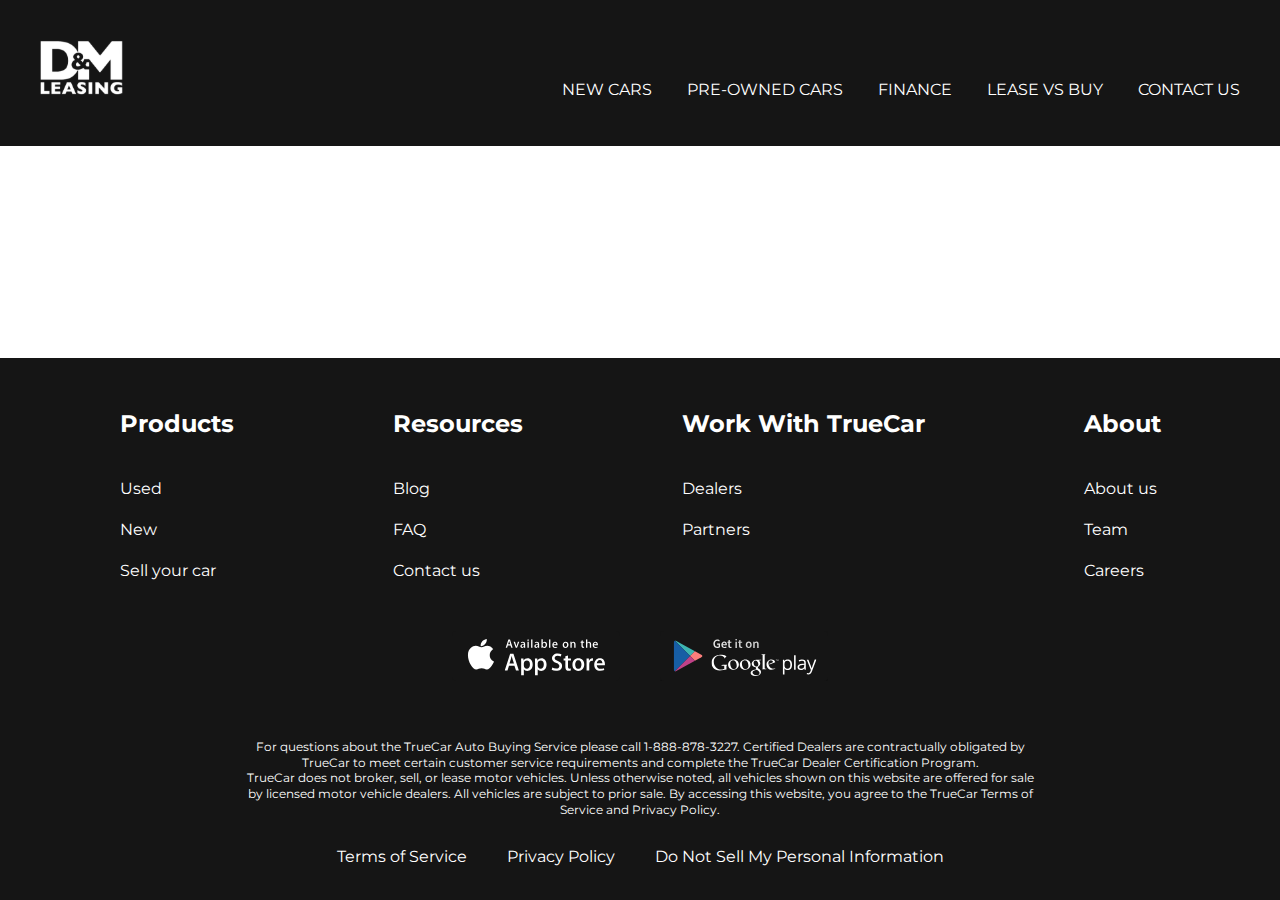
==== contacts.html @ 3bf2e4ad "slider start work" ====
<!DOCTYPE html>
<html lang="en">
  <head>
    <meta charset="UTF-8" />
    <meta name="viewport" content="width=device-width, initial-scale=1.0" />
    <meta http-equiv="X-UA-Compatible" content="ie=edge" />
    <title>mio_folio_1</title>
    <link rel="preconnect" href="https://fonts.googleapis.com" />
    <link rel="preconnect" href="https://fonts.gstatic.com" crossorigin />
    <link
      href="https://fonts.googleapis.com/css2?family=Inter:wght@400;700&family=Montserrat:wght@400;700&display=swap"
      rel="stylesheet"
    />
    <link rel="stylesheet" href="css/reset.css" />
    <link rel="stylesheet" href="css/style.css" />
  </head>
  <body>
    <div class="wrapper">
      <header class="header">
        <div class="container">
          <div class="header__inner">
            <a href="#" class="logo">
              <img src="images/logo.svg" alt="" class="logo__img" />
            </a>
            <nav class="menu">
              <ul class="menu__list">
                <li class="menu__list-item">
                  <a href="#" class="menu__list-link">NEW CARS</a>
                </li>
                <li class="menu__list-item">
                  <a href="#" class="menu__list-link">PRE-OWNED CARS</a>
                </li>
                <li class="menu__list-item">
                  <a href="#" class="menu__list-link">FINANCE</a>
                </li>
                <li class="menu__list-item">
                  <a href="#" class="menu__list-link">LEASE VS BUY</a>
                </li>
                <li class="menu__list-item">
                  <a href="#" class="menu__list-link">CONTACT US</a>
                </li>
              </ul>
            </nav>
          </div>
        </div>
      </header>

      <main class="main"></main>

      <footer class="footer">
        <div class="container">
          <nav class="footer__menu">
            <ul class="footer__menu-list">
              <li class="footer__menu-item">
                <p href="#" class="footer__menu-title">Products</p>
              </li>
              <li class="footer__menu-item">
                <a href="#" class="footer__menu-link">Used</a>
              </li>
              <li class="footer__menu-item">
                <a href="#" class="footer__menu-link">New</a>
              </li>
              <li class="footer__menu-item">
                <a href="#" class="footer__menu-link">Sell your car</a>
              </li>
            </ul>
            <ul class="footer__menu-list">
              <li class="footer__menu-item">
                <p href="#" class="footer__menu-title">Resources</p>
              </li>
              <li class="footer__menu-item">
                <a href="#" class="footer__menu-link">Blog</a>
              </li>
              <li class="footer__menu-item">
                <a href="#" class="footer__menu-link">FAQ</a>
              </li>
              <li class="footer__menu-item">
                <a href="#" class="footer__menu-link">Contact us</a>
              </li>
            </ul>
            <ul class="footer__menu-list">
              <li class="footer__menu-item">
                <p href="#" class="footer__menu-title">Work With TrueCar</p>
              </li>
              <li class="footer__menu-item">
                <a href="#" class="footer__menu-link">Dealers</a>
              </li>
              <li class="footer__menu-item">
                <a href="#" class="footer__menu-link">Partners</a>
              </li>
            </ul>
            <ul class="footer__menu-list">
              <li class="footer__menu-item">
                <p href="#" class="footer__menu-title">About</p>
              </li>
              <li class="footer__menu-item">
                <a href="#" class="footer__menu-link">About us</a>
              </li>
              <li class="footer__menu-item">
                <a href="#" class="footer__menu-link">Team</a>
              </li>
              <li class="footer__menu-item">
                <a href="#" class="footer__menu-link">Careers</a>
              </li>
            </ul>
          </nav>
          <ul class="app">
            <li class="app__item">
              <a href="#" class="app__item-link"
                ><img src="images/appstore.svg" alt="" class="app__item-img"
              /></a>
            </li>
            <li class="app__item">
              <a href="#" class="app__item-link"
                ><img src="images/googleplay.svg" alt="" class="app__item-img"
              /></a>
            </li>
          </ul>
          <div class="footer__copy">
            <p class="footer__copy-text">
              For questions about the TrueCar Auto Buying Service please call
              1-888-878-3227. Certified Dealers are contractually obligated by
              TrueCar to meet certain customer service requirements and complete
              the TrueCar Dealer Certification Program.
            </p>
            <p class="footer__copy-text">
              TrueCar does not broker, sell, or lease motor vehicles. Unless
              otherwise noted, all vehicles shown on this website are offered
              for sale by licensed motor vehicle dealers. All vehicles are
              subject to prior sale. By accessing this website, you agree to the
              TrueCar Terms of Service and Privacy Policy.
            </p>
          </div>
          <nav class="copy__nav">
            <ul class="copy__nav-list">
              <li class="copy__nav-item">
                <a href="#" class="copy__nav-link">Terms of Service</a>
              </li>
              <li class="copy__nav-item">
                <a href="#" class="copy__nav-link">Privacy Policy</a>
              </li>
              <li class="copy__nav-item">
                <a href="#" class="copy__nav-link">
                  Do Not Sell My Personal Information
                </a>
              </li>
            </ul>
          </nav>
        </div>
      </footer>
    </div>

    <script src="js/main.js"></script>
  </body>
</html>
---- css/style.css ----
/* all settings start */

html {
  box-sizing: border-box;
}

*,
*::after,
*::before {
  box-sizing: inherit;
  margin: 0;
  padding: 0;
}

html,
body {
  height: 100%;
}

ul {
  list-style: none;
}

a {
  text-decoration: none;
  color: inherit;
}

.wrapper {
  min-height: 100%;
  display: flex;
  flex-direction: column;
}

.container {
  /* background-color: blanchedalmond; */
  max-width: 1220px;
  margin: 0 auto;
  padding: 0 10px;
}

body {
  font-family: "Inter", sans-serif;
  font-family: "Montserrat", sans-serif;
  font-size: 16px;
  font-weight: 400;
  line-height: 1.3;
}

.header {
  background-color: #151515;
}

/* all settings end */

/* header start */

.header-main {
  background-color: transparent;
}

.header__inner {
  padding-top: 40px;
  padding-bottom: 45px;
  display: flex;
  justify-content: space-between;
  align-items: flex-end;
}

.menu__list {
  display: flex;
  gap: 35px;
}

.menu__list-link {
  color: white;
  text-transform: uppercase;
}

/* header end */

/* footer start */

.footer {
  background-color: #151515;
  padding: 50px 0 32px;
  color: #fff;
}

.footer__menu {
  display: flex;
  justify-content: space-around;
  margin-bottom: 50px;
}

.footer__menu-list {
  max-width: 250px;
}

.footer__menu-title {
  font-size: 24px;
  font-weight: 700;
  padding-bottom: 20px;
}

.footer__menu-item + .footer__menu-item {
  padding-top: 20px;
}

.app {
  display: flex;
  justify-content: center;
  gap: 40px;
  margin-bottom: 52px;
}

.footer__copy {
  max-width: 800px;
  margin: 0 auto 30px;
  text-align: center;
  font-size: 12px;
}

.copy__nav-list {
  display: flex;
  justify-content: center;
  gap: 40px;
}

/* footer end */

/* main start */

.main {
  flex-grow: 1;
}

.top {
  color: #fff;
  text-align: center;
  padding-top: 105px;
  padding-bottom: 50px;
}

.title {
  padding-bottom: 40px;
  font-size: 96px;
  font-weight: 700;
}

.top__link {
  background-color: #151515;
  padding: 23px;
  max-width: 430px;
  width: 100%;
  display: inline-block;
  text-transform: uppercase;
  font-size: 36px;
  font-weight: 700;
}

/* main end */
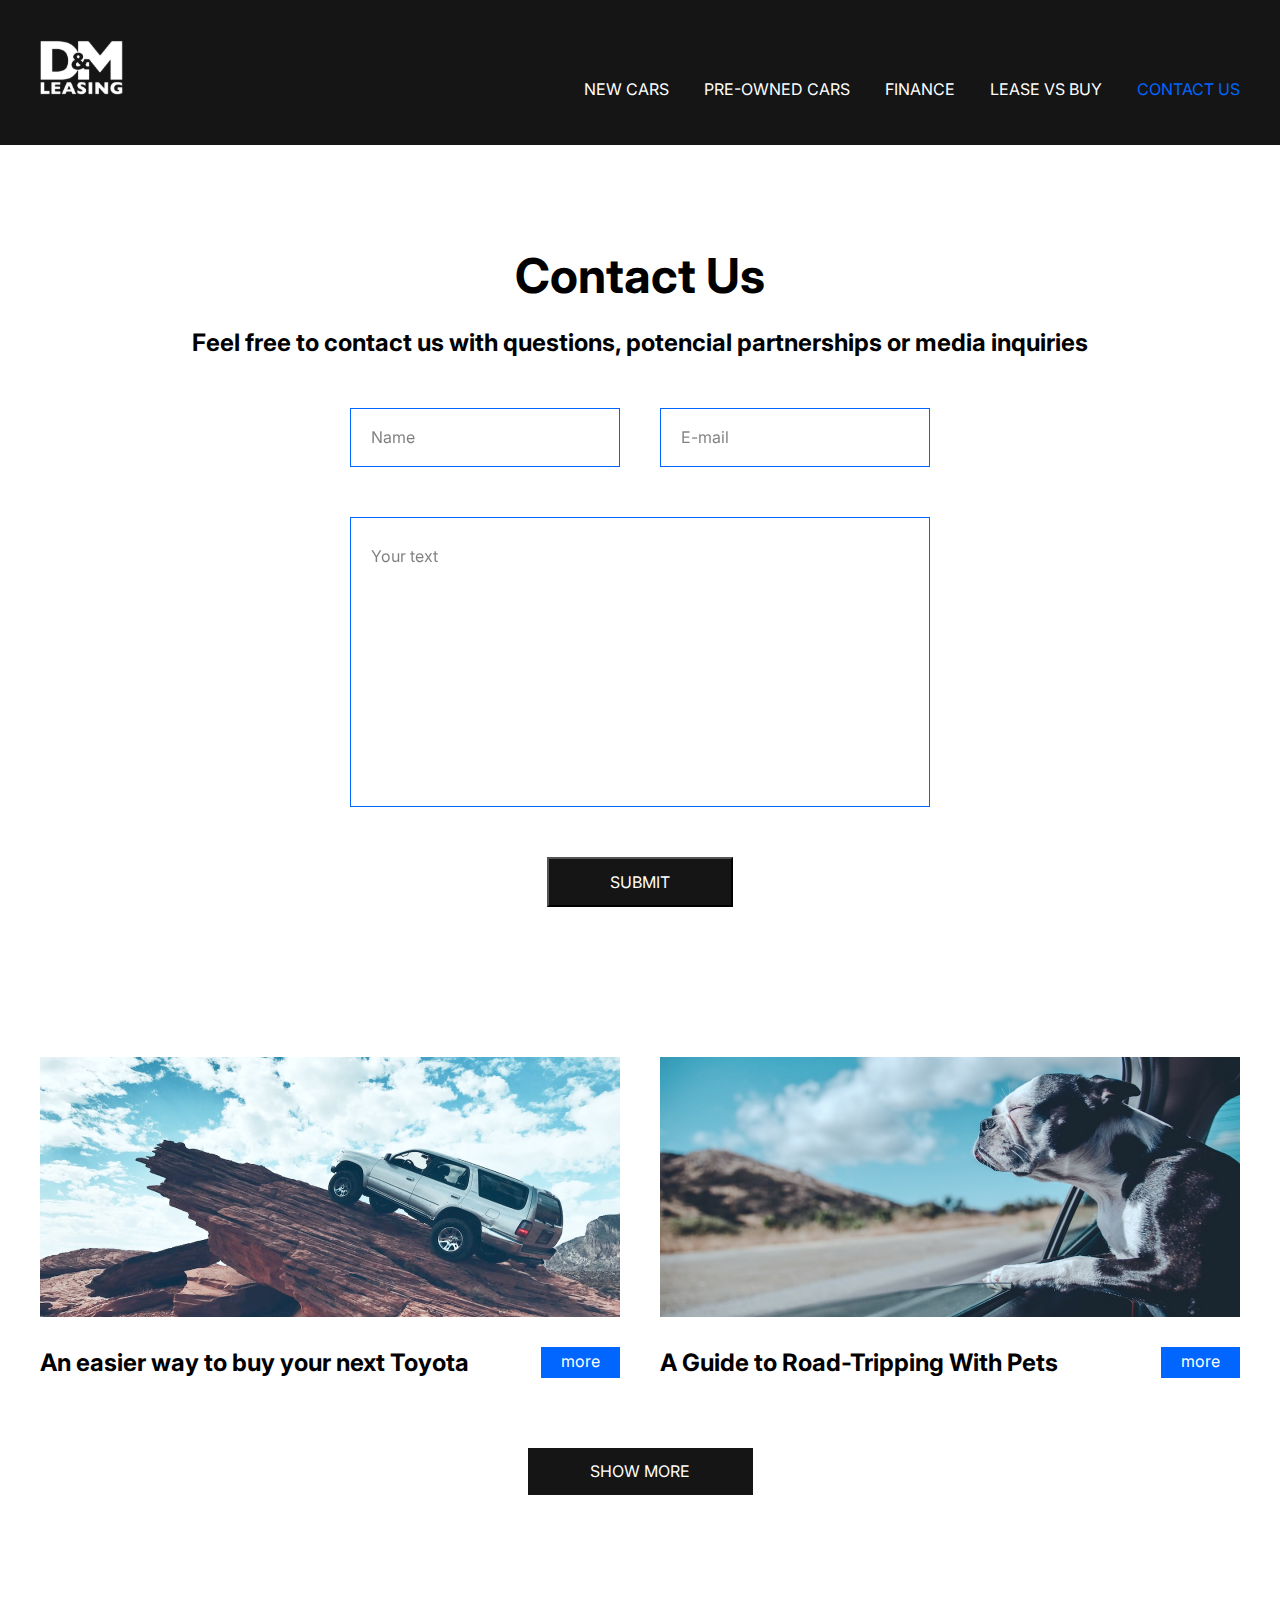
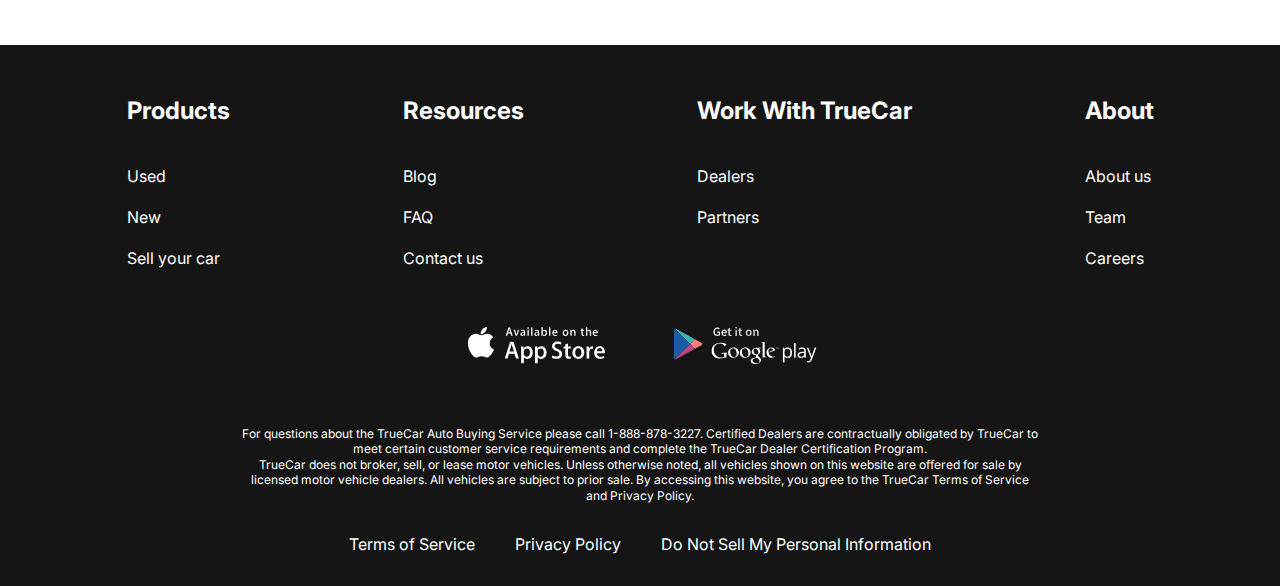
==== commit 8d339fb1: "contacts pages fin" ====
--- a/contacts.html
+++ b/contacts.html
@@ -19,13 +19,13 @@
       <header class="header">
         <div class="container">
           <div class="header__inner">
-            <a href="#" class="logo">
+            <a href="index.html" class="logo">
               <img src="images/logo.svg" alt="" class="logo__img" />
             </a>
             <nav class="menu">
               <ul class="menu__list">
                 <li class="menu__list-item">
-                  <a href="#" class="menu__list-link">NEW CARS</a>
+                  <a href="new-cars.html" class="menu__list-link">NEW CARS</a>
                 </li>
                 <li class="menu__list-item">
                   <a href="#" class="menu__list-link">PRE-OWNED CARS</a>
@@ -37,7 +37,7 @@
                   <a href="#" class="menu__list-link">LEASE VS BUY</a>
                 </li>
                 <li class="menu__list-item">
-                  <a href="#" class="menu__list-link">CONTACT US</a>
+                  <a href="contacts.html" class="menu__list-link menu__list-link--active">CONTACT US</a>
                 </li>
               </ul>
             </nav>
@@ -45,7 +45,48 @@
         </div>
       </header>
 
-      <main class="main"></main>
+      <main class="main">
+        <section class="contacts">
+          <div class="container">
+            <h2 class="section-title contacts__title">Contact Us</h2>
+            <p class="contacts__text">
+              Feel free to contact us with questions, potencial partnerships or
+              media inquiries
+            </p>
+            <form action="#" class="form">
+              <input type="text" class="form__input" placeholder="Name" />
+              <input type="email" class="form__input" placeholder="E-mail" />
+              <textarea
+                class="form__textarea"
+                placeholder="Your text"
+              ></textarea>
+              <button class="form__btn" type="submit">SUBMIT</button>
+            </form>
+          </div>
+        </section>
+
+        <section class="blog">
+          <div class="container">
+            <div class="blog__items">
+              <div class="blog__item">
+                <img src="images/blog-1.jpg" alt="" class="blog__item-img" />
+                <h4 class="blog__item-title">
+                  An easier way to buy your next Toyota
+                </h4>
+                <a href="#" class="blog__item-link">more</a>
+              </div>
+              <div class="blog__item">
+                <img src="images/blog-2.jpg" alt="" class="blog__item-img" />
+                <h4 class="blog__item-title">
+                  A Guide to Road-Tripping With Pets
+                </h4>
+                <a href="#" class="blog__item-link">more</a>
+              </div>
+            </div>
+            <a href="#" class="show-link">SHOW MORE</a>
+          </div>
+        </section>
+      </main>
 
       <footer class="footer">
         <div class="container">
--- a/css/style.css
+++ b/css/style.css
@@ -26,6 +26,13 @@
   color: inherit;
 }
 
+.section-title {
+  margin-bottom: 50px;
+  font-size: 48px;
+  font-weight: 700;
+  text-align: center;
+}
+
 .wrapper {
   min-height: 100%;
   display: flex;
@@ -33,7 +40,6 @@
 }
 
 .container {
-  /* background-color: blanchedalmond; */
   max-width: 1220px;
   margin: 0 auto;
   padding: 0 10px;
@@ -41,7 +47,6 @@
 
 body {
   font-family: "Inter", sans-serif;
-  font-family: "Montserrat", sans-serif;
   font-size: 16px;
   font-weight: 400;
   line-height: 1.3;
@@ -57,6 +62,10 @@
 
 .header-main {
   background-color: transparent;
+  position: absolute;
+  z-index: 10;
+  left: 0;
+  right: 0;
 }
 
 .header__inner {
@@ -77,6 +86,10 @@
   text-transform: uppercase;
 }
 
+.menu__list-link--active {
+  color: #06F;
+}
+
 /* header end */
 
 /* footer start */
@@ -138,8 +151,12 @@
 .top {
   color: #fff;
   text-align: center;
-  padding-top: 105px;
+  padding-top: 250px;
   padding-bottom: 50px;
+  position: absolute;
+  z-index: 5;
+  left: 0;
+  right: 0;
 }
 
 .title {
@@ -159,4 +176,278 @@
   font-weight: 700;
 }
 
+.swiper::after {
+  content: "";
+  background: rgba(21, 21, 21, 0.3);
+  position: absolute;
+  z-index: 5;
+  left: 0;
+  right: 0;
+  top: 0;
+  bottom: 0;
+}
+
+.swiper-slide {
+  background-repeat: no-repeat;
+  background-size: cover;
+  background-position: center;
+  height: 100vh;
+}
+
+.swiper-pagination-bullet {
+  width: 120px;
+  height: 3px;
+  background-color: #151515;
+  border-radius: 0;
+  opacity: 1;
+  margin: 0 15px !important;
+  bottom: 50px !important;
+}
+
+.swiper-pagination-bullet-active {
+  height: 6px;
+  background-color: #fff;
+  border-radius: 0;
+}
+
+.swiper-pagination-bullets.swiper-pagination-horizontal {
+  bottom: var(--swiper-pagination-bottom, 50px);
+}
+
+.why-lease {
+  padding: 150px 0;
+}
+
+.why-lease__list {
+  display: grid;
+  grid-template-columns: repeat(4, 1fr);
+  gap: 40px;
+  text-align: center;
+}
+
+.why-lease__item-img {
+  margin-bottom: 30px;
+}
+
+.why-lease__item-title {
+  margin-bottom: 30px;
+  font-size: 24px;
+  font-weight: 700;
+}
+
+.why-lease__item-text {
+  text-align: left;
+}
+
+.how-does {
+  padding-bottom: 150px;
+}
+
+.how-does__inner {
+  max-width: 600px;
+  margin: 0 auto;
+}
+
+.how-does__title {
+  font-size: 24px;
+  font-weight: 700;
+  padding-top: 50px;
+}
+
+.how-does__list {
+  padding: 50px 0 70px;
+  counter-reset: myCounter;
+}
+
+.how-does__item {
+  list-style-type: none;
+  width: 270px;
+  position: relative;
+  margin-left: auto;
+  padding: 19px 0 19px 240px;
+  box-sizing: content-box;
+  min-height: 63px;
+}
+
+.how-does__item + .how-does__item {
+  margin-top: 40px;
+}
+
+.how-does__item::before {
+  counter-increment: myCounter;
+  content: counter(myCounter);
+  display: flex;
+  justify-content: center;
+  align-items: center;
+  font-size: 48px;
+  font-weight: 700;
+  background-color: #06f;
+  width: 100px;
+  height: 100px;
+  border-radius: 50%;
+  color: #fff;
+  position: absolute;
+  left: 0;
+  top: 0;
+}
+
+.video {
+  padding-bottom: 150px;
+}
+
+.video__title {
+  margin-bottom: 20px;
+}
+
+.video__text {
+  font-size: 24px;
+  font-weight: 700;
+  margin-bottom: 50px;
+  text-align: center;
+}
+
+.video__content {
+  margin: 0 auto;
+  display: block;
+}
+
+.important {
+  padding-bottom: 150px;
+}
+
+.important__title {
+  margin-bottom: 20px;
+}
+
+.important__text {
+  max-width: 580px;
+  margin: 0 auto 50px;
+}
+
+.important__list {
+  display: grid;
+  grid-template-columns: repeat(4, 1fr);
+}
+
+.important__item-img {
+  margin-bottom: 20px;
+}
+
+.contacts {
+  padding: 100px 0 150px;
+}
+
+.contacts__title {
+  margin-bottom: 20px;
+}
+
+.contacts__text {
+  text-align: center;
+  font-weight: 700;
+  font-size: 24px;
+  margin-bottom: 50px;
+  padding: 0 100px;
+}
+
+form {
+  max-width: 580px;
+  margin: 0 auto;
+  display: flex;
+  justify-content: space-between;
+  flex-wrap: wrap;
+}
+
+.form__textarea {
+  width: 100%;
+  resize: none;
+  padding: 28px 20px;
+  height: 290px;
+  border: 1px solid #06f;
+  margin-bottom: 50px;
+  font-family: "Inter", sans-serif;
+  font-size: 16px;
+  font-weight: 400;
+  line-height: 1.3;
+  color: #000;
+}
+
+.form__input {
+  width: 270px;
+  padding: 18px 20px;
+  display: inline-block;
+  border: 1px solid #06f;
+  margin-bottom: 50px;
+  font-family: "Inter", sans-serif;
+  font-size: 16px;
+  font-weight: 400;
+  line-height: 1.3;
+  color: #000;
+}
+
+.form__input::placeholder,
+.form__textarea::placeholder {
+  font-family: "Inter", sans-serif;
+  font-size: 16px;
+  font-weight: 400;
+  line-height: 1.3;
+  color: #000;
+  opacity: 0.5;
+}
+
+.form__btn {
+  text-transform: uppercase;
+  color: #fff;
+  background-color: #151515;
+  font-family: "Inter", sans-serif;
+  font-size: 16px;
+  font-weight: 400;
+  padding: 13px 61px;
+  margin: 0 auto;
+}
+
+.blog {
+  padding-bottom: 150px;
+}
+
+.blog__items {
+  display: grid;
+  grid-template-columns: repeat(2, 1fr);
+  gap: 40px;
+}
+
+.blog__item {
+  display: flex;
+  justify-content: space-between;
+  flex-wrap: wrap;
+  margin-bottom: 70px;
+}
+
+.blog__item-img {
+  margin-bottom: 30px;
+  width: 100%;
+}
+
+.blog__item-title {
+  flex-basis: 446px;
+  font-size: 24px;
+  font-weight: 700;
+}
+
+.blog__item-link {
+  color: #fff;
+  background-color: #06F;
+  padding: 4px 20px;
+}
+
+.show-link {
+  text-transform: uppercase;
+  background-color: #151515;
+  padding: 13px;
+  color: #fff;
+  width: 225px;
+  margin: 0 auto;
+  text-align: center;
+  display: block;
+}
+
 /* main end */
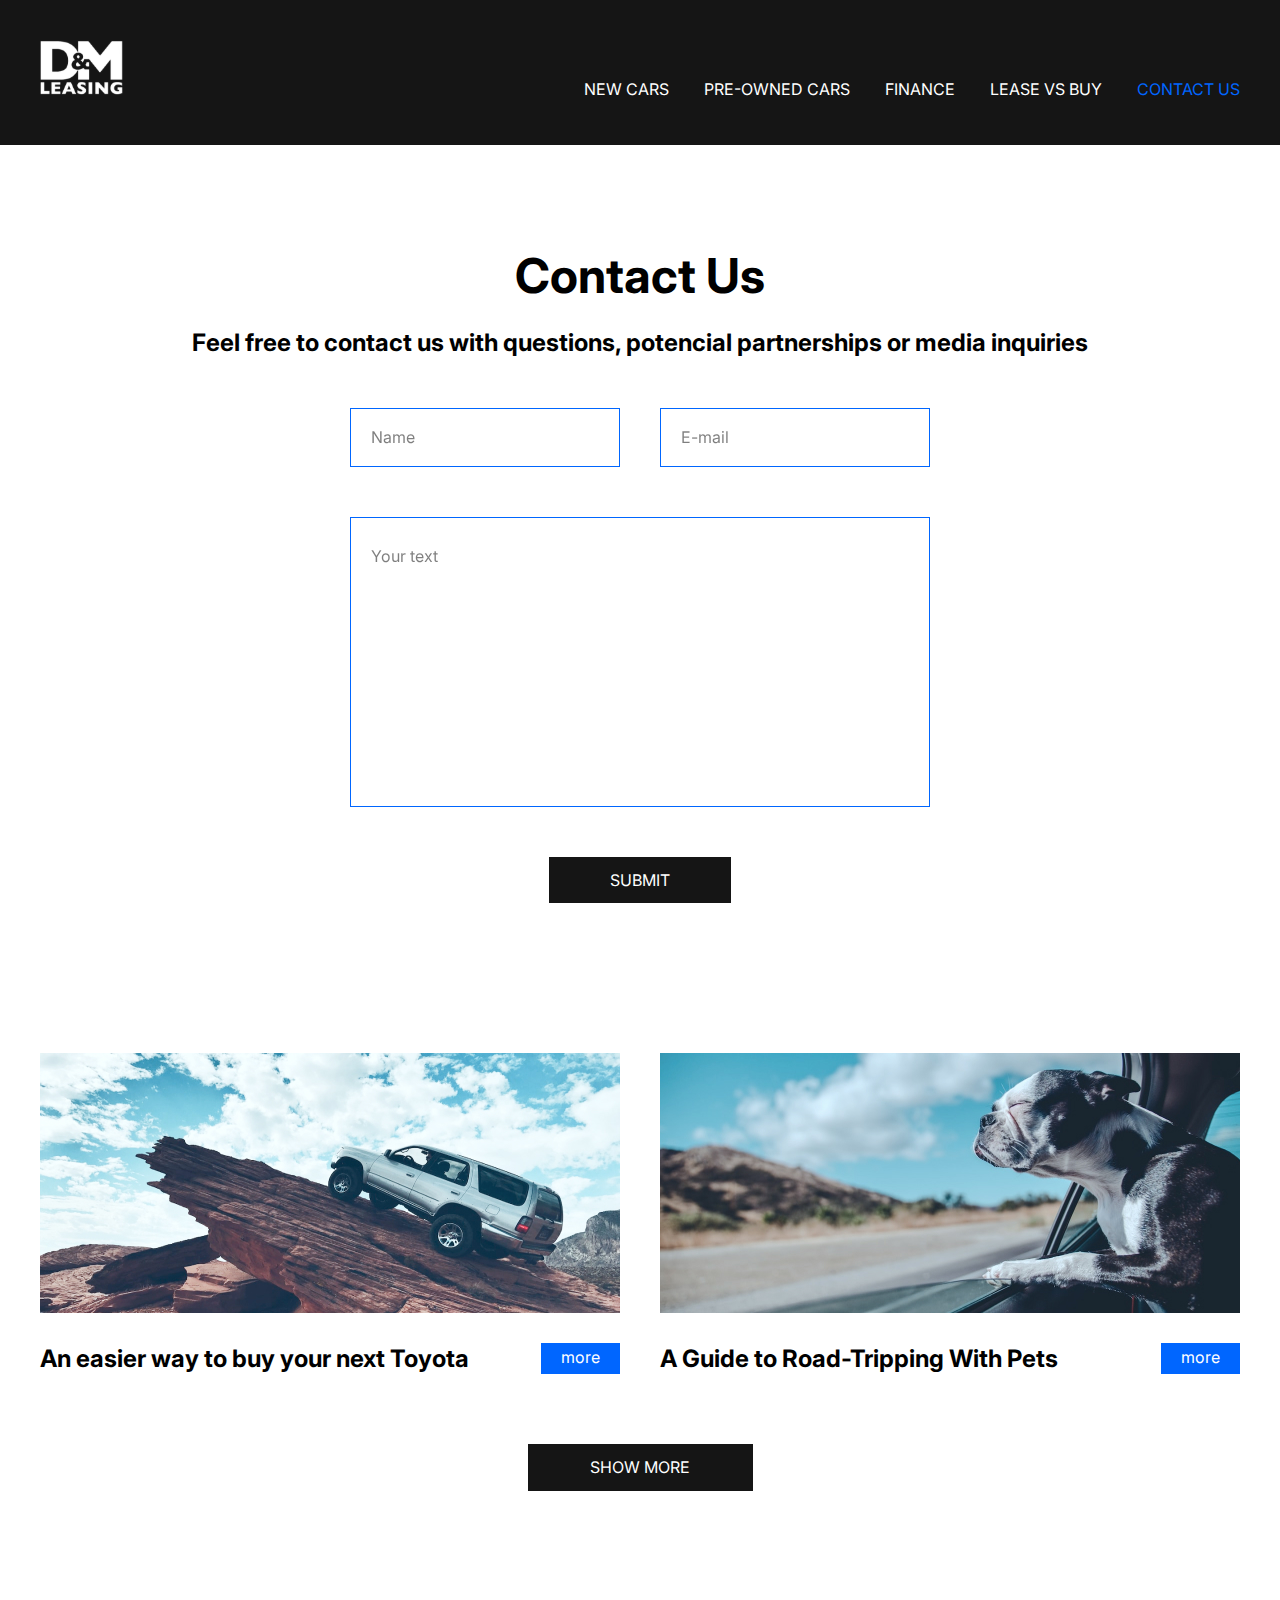
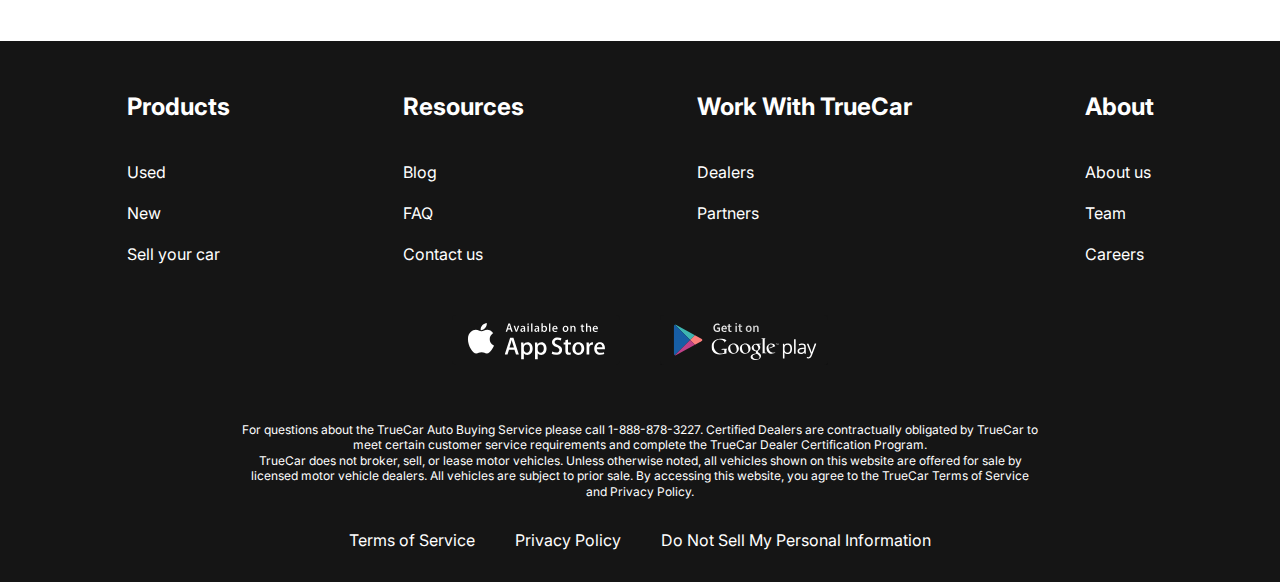
==== commit 42cbfc2f: "adaptive fin" ====
--- a/contacts.html
+++ b/contacts.html
@@ -23,6 +23,11 @@
               <img src="images/logo.svg" alt="" class="logo__img" />
             </a>
             <nav class="menu">
+              <button class="menu__btn">
+                <span></span>
+                <span></span>
+                <span></span>
+              </button>
               <ul class="menu__list">
                 <li class="menu__list-item">
                   <a href="new-cars.html" class="menu__list-link">NEW CARS</a>
@@ -37,7 +42,11 @@
                   <a href="#" class="menu__list-link">LEASE VS BUY</a>
                 </li>
                 <li class="menu__list-item">
-                  <a href="contacts.html" class="menu__list-link menu__list-link--active">CONTACT US</a>
+                  <a
+                    href="contacts.html"
+                    class="menu__list-link menu__list-link--active"
+                    >CONTACT US</a
+                  >
                 </li>
               </ul>
             </nav>
--- a/css/style.css
+++ b/css/style.css
@@ -87,7 +87,7 @@
 }
 
 .menu__list-link--active {
-  color: #06F;
+  color: #06f;
 }
 
 /* header end */
@@ -403,6 +403,7 @@
   font-weight: 400;
   padding: 13px 61px;
   margin: 0 auto;
+  border: none;
 }
 
 .blog {
@@ -435,7 +436,7 @@
 
 .blog__item-link {
   color: #fff;
-  background-color: #06F;
+  background-color: #06f;
   padding: 4px 20px;
 }
 
@@ -450,4 +451,289 @@
   display: block;
 }
 
+.choose {
+  padding: 100px 0 150px;
+}
+
+.tabs {
+  margin-bottom: 70px;
+}
+
+.tabs__btn {
+  padding: 0 150px 100px;
+  display: flex;
+  justify-content: space-between;
+  gap: 80px;
+}
+
+.tabs__btn-item {
+  font-size: 24px;
+  font-weight: 700;
+  cursor: pointer;
+  border: none;
+  background-color: transparent;
+  padding: 0;
+}
+
+.tabs__btn-item--active {
+  color: #06f;
+}
+
+.tabs__content-item {
+  display: none;
+  grid-template-columns: repeat(4, 1fr);
+  gap: 100px 40px;
+}
+
+.tabs__content-item.tabs__content-item--active {
+  display: grid;
+}
+
+.card {
+  text-align: center;
+}
+
+.card__img {
+  display: block;
+  width: 100%;
+}
+
+.card__content {
+  padding: 0 5px;
+  border: 1px solid #06f;
+  border-top: 0;
+}
+
+.card__title {
+  padding-top: 20px;
+  font-size: 24px;
+  font-weight: 700;
+  margin-bottom: 20px;
+}
+
+.card__text {
+  margin-bottom: 20px;
+}
+
+.card__price {
+  font-weight: 700;
+  margin-bottom: 20px;
+  font-size: 24px;
+}
+
+.card__link {
+  display: block;
+  color: #06f;
+  border: 1px solid #06f;
+  border-top: 0;
+}
+
+.menu__btn {
+  width: 30px;
+  height: 20px;
+  display: flex;
+  flex-direction: column;
+  justify-content: space-between;
+  padding: 0;
+  border: none;
+  background-color: transparent;
+  cursor: pointer;
+  display: none;
+}
+
+.menu__btn span {
+  height: 2px;
+  background-color: #fff;
+  width: 100%;
+}
+
 /* main end */
+
+/* media start */
+
+@media (max-width: 1180px) {
+  .important__list {
+    gap: 20px 30px;
+  }
+  .important__item-img {
+    width: 100%;
+  }
+  .tabs__content-item {
+    grid-template-columns: repeat(3, 1fr);
+  }
+}
+
+@media (max-width: 1040px) {
+  .video__content {
+    width: 100%;
+  }
+  .tabs__btn {
+    padding: 0 0 50px;
+    gap: 20px;
+  }
+}
+
+@media (max-width: 860px) {
+  .menu__btn {
+    display: flex;
+  }
+  .menu__btn,
+  .logo {
+    position: relative;
+    z-index: 10;
+  }
+  .menu__list {
+    position: absolute;
+    z-index: inherit 5;
+    background-color: #151515;
+    flex-direction: column;
+    top: 0;
+    left: 0;
+    right: 0;
+    bottom: 0;
+    padding-top: 200px;
+    height: 100vh;
+    align-items: center;
+    transform: translateY(-100%);
+    transition: transform 0.3s ease;
+  }
+  .menu__list.menu__list--active {
+    transform: translate(0);
+  }
+  .why-lease__list {
+    grid-template-columns: repeat(2, 1fr);
+    gap: 20px;
+  }
+  .important__list {
+    grid-template-columns: repeat(2, 1fr);
+  }
+  .tabs__content-item {
+    grid-template-columns: repeat(2, 1fr);
+  }
+}
+
+@media (max-width: 768px) {
+  .footer__menu {
+    display: grid;
+    grid-template-columns: repeat(2, 1fr);
+    gap: 40px;
+  }
+  .video__content {
+    height: 400px;
+  }
+  .title {
+    font-size: 70px;
+  }
+  .top__link {
+    padding: 16px;
+    max-width: 360px;
+    font-size: 28px;
+  }
+  .swiper-pagination-bullet {
+    width: 60px;
+  }
+  .swiper-pagination-bullet-active {
+    height: 4px;
+  }
+}
+
+@media (max-width: 650px) {
+  .tabs__content-item {
+    grid-template-columns: repeat(1, 1fr);
+  }
+  .tabs__btn-item {
+    font-size: 18px;
+  }
+  .blog__items {
+    grid-template-columns: repeat(1, 1fr);
+  }
+  .contacts {
+    padding: 50px 0;
+  }
+  .form__input {
+    width: 100%;
+    margin-bottom: 50px;
+  }
+  .contacts__text {
+    padding: 0;
+  }
+}
+
+@media (max-width: 540px) {
+  .title {
+    font-size: 60px;
+  }
+  .top__link {
+    max-width: 310px;
+    font-size: 24px;
+  }
+  .swiper-pagination-bullets.swiper-pagination-horizontal {
+    margin: 0 10px;
+  }
+  .swiper-pagination-bullet {
+    width: 35px;
+  }
+  .why-lease__list {
+    grid-template-columns: repeat(1, 1fr);
+  }
+  .why-lease {
+    padding: 50px 0;
+  }
+  .section-title {
+    font-size: 34px;
+  }
+  .how-does__list {
+    padding: 30px 0 40px;
+  }
+  .how-does {
+    padding-bottom: 50px;
+  }
+  .video {
+    padding-bottom: 50px;
+  }
+  .video__content {
+    height: 200px;
+  }
+  .how-does__item {
+    padding: 65px 0 19px 0;
+    margin-right: auto;
+  }
+  .how-does__item::before {
+    right: 0;
+    margin: 0 auto;
+    width: 50px;
+    height: 50px;
+    font-size: 32px;
+  }
+  .important__list {
+    grid-template-columns: repeat(1, 1fr);
+  }
+  .app,
+  .copy__nav-list {
+    flex-direction: column;
+    align-items: center;
+  }
+  .copy__nav-list {
+    gap: 20px;
+  }
+  .blog__item-title {
+    margin-bottom: 10px;
+  }
+  .blog__item-link {
+    margin-left: auto;
+  }
+  .tabs__btn {
+    flex-direction: column;
+  }
+  .choose {
+    padding: 50px 0;
+  }
+  .tabs__content-item {
+    gap: 40px;
+  }
+  .blog {
+    padding-bottom: 50px;
+  }
+}
+
+/* media end */
